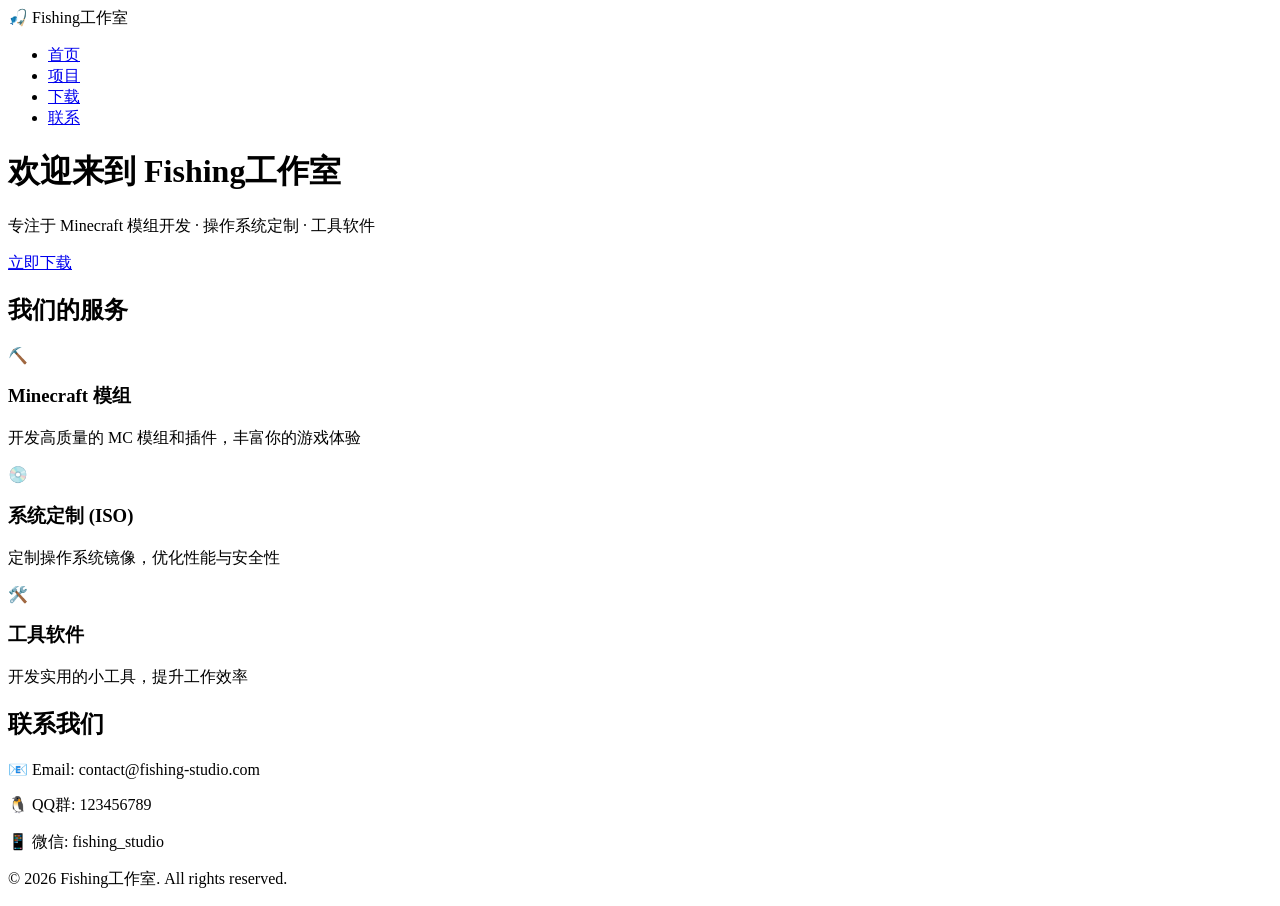
==== index.html @ 72da1ca5 "Add index.html" ====
<!DOCTYPE html>
<html lang="zh-CN">
<head>
    <meta charset="UTF-8">
    <meta name="viewport" content="width=device-width, initial-scale=1.0">
    <title>Fishing工作室 - 专注于MC模组和系统开发</title>
    <link rel="stylesheet" href="style.css">
</head>
<body>
    <nav>
        <div class="logo">🎣 Fishing工作室</div>
        <ul>
            <li><a href="index.html">首页</a></li>
            <li><a href="projects.html">项目</a></li>
            <li><a href="downloads.html">下载</a></li>
            <li><a href="#contact">联系</a></li>
        </ul>
    </nav>

    <header class="hero">
        <h1>欢迎来到 Fishing工作室</h1>
        <p>专注于 Minecraft 模组开发 · 操作系统定制 · 工具软件</p>
        <a href="downloads.html" class="btn">立即下载</a>
    </header>

    <section class="services">
        <h2>我们的服务</h2>
        <div class="service-grid">
            <div class="service-card">
                <div class="icon">⛏️</div>
                <h3>Minecraft 模组</h3>
                <p>开发高质量的 MC 模组和插件，丰富你的游戏体验</p>
            </div>
            <div class="service-card">
                <div class="icon">💿</div>
                <h3>系统定制 (ISO)</h3>
                <p>定制操作系统镜像，优化性能与安全性</p>
            </div>
            <div class="service-card">
                <div class="icon">🛠️</div>
                <h3>工具软件</h3>
                <p>开发实用的小工具，提升工作效率</p>
            </div>
        </div>
    </section>

    <section id="contact" class="contact">
        <h2>联系我们</h2>
        <p>📧 Email: contact@fishing-studio.com</p>
        <p>🐧 QQ群: 123456789</p>
        <p>📱 微信: fishing_studio</p>
    </section>

    <footer>
        <p>&copy; 2026 Fishing工作室. All rights reserved.</p>
    </footer>
</body>
</html>
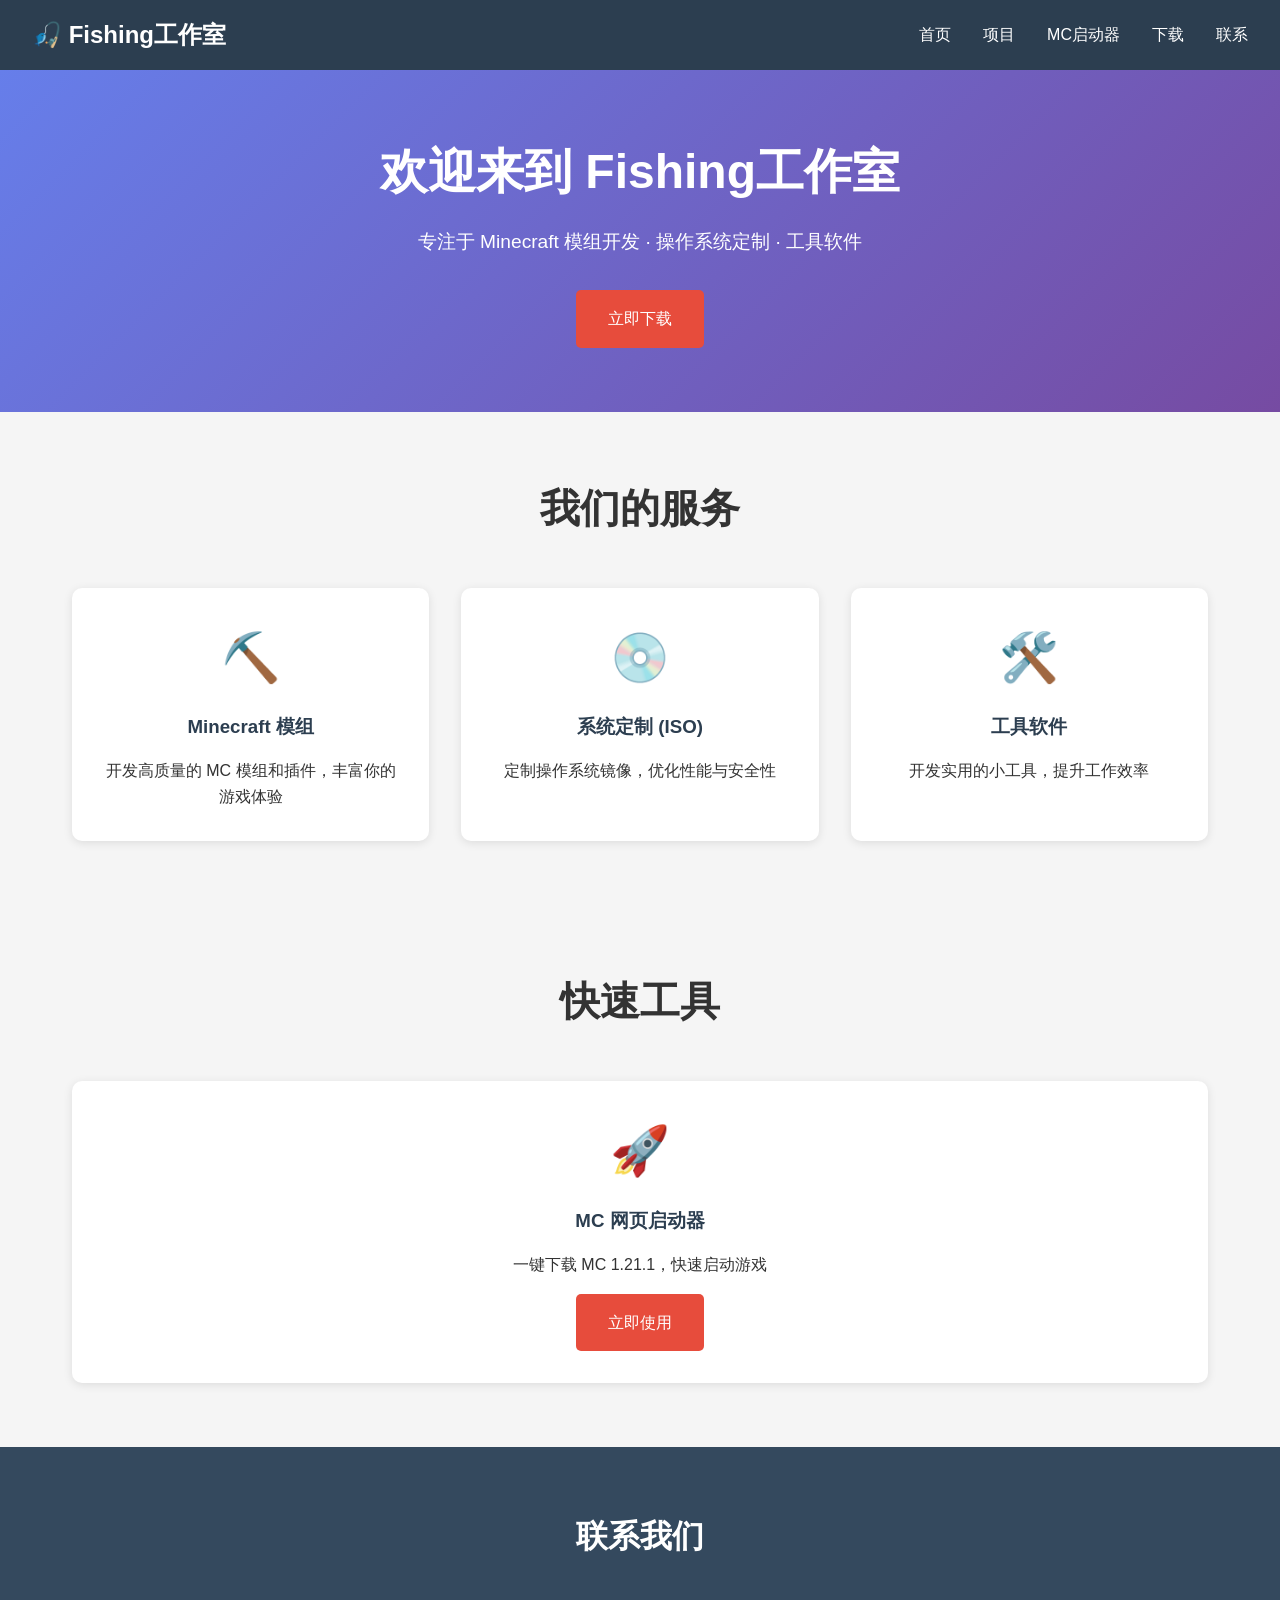
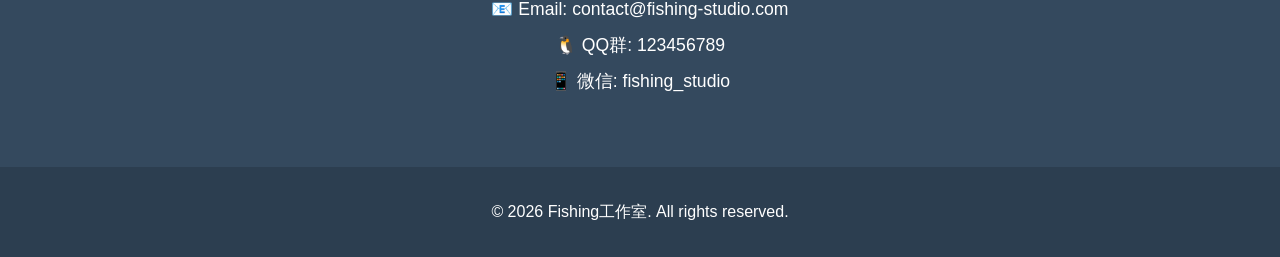
==== commit d38942c9: "Update index.html - add MC launcher link" ====
--- a/index.html
+++ b/index.html
@@ -12,6 +12,7 @@
         <ul>
             <li><a href="index.html">首页</a></li>
             <li><a href="projects.html">项目</a></li>
+            <li><a href="launcher.html">MC启动器</a></li>
             <li><a href="downloads.html">下载</a></li>
             <li><a href="#contact">联系</a></li>
         </ul>
@@ -44,6 +45,18 @@
         </div>
     </section>
 
+    <section class="services">
+        <h2>快速工具</h2>
+        <div class="service-grid">
+            <div class="service-card">
+                <div class="icon">🚀</div>
+                <h3>MC 网页启动器</h3>
+                <p>一键下载 MC 1.21.1，快速启动游戏</p>
+                <a href="launcher.html" class="btn" style="margin-top: 1rem; display: inline-block;">立即使用</a>
+            </div>
+        </div>
+    </section>
+
     <section id="contact" class="contact">
         <h2>联系我们</h2>
         <p>📧 Email: contact@fishing-studio.com</p>
--- a/style.css
+++ b/style.css
@@ -0,0 +1,215 @@
+/* 全局样式 */
+* {
+    margin: 0;
+    padding: 0;
+    box-sizing: border-box;
+}
+
+body {
+    font-family: -apple-system, BlinkMacSystemFont, "Segoe UI", Roboto, "Helvetica Neue", Arial, sans-serif;
+    line-height: 1.6;
+    color: #333;
+    background: #f5f5f5;
+}
+
+/* 导航栏 */
+nav {
+    display: flex;
+    justify-content: space-between;
+    align-items: center;
+    padding: 1rem 2rem;
+    background: #2c3e50;
+    color: white;
+    position: sticky;
+    top: 0;
+    z-index: 1000;
+}
+
+nav .logo {
+    font-size: 1.5rem;
+    font-weight: bold;
+}
+
+nav ul {
+    display: flex;
+    list-style: none;
+    gap: 2rem;
+}
+
+nav a {
+    color: white;
+    text-decoration: none;
+    transition: color 0.3s;
+}
+
+nav a:hover {
+    color: #3498db;
+}
+
+/* 主横幅 */
+.hero {
+    text-align: center;
+    padding: 4rem 2rem;
+    background: linear-gradient(135deg, #667eea 0%, #764ba2 100%);
+    color: white;
+}
+
+.hero h1 {
+    font-size: 3rem;
+    margin-bottom: 1rem;
+}
+
+.hero p {
+    font-size: 1.2rem;
+    margin-bottom: 2rem;
+}
+
+.btn {
+    display: inline-block;
+    padding: 1rem 2rem;
+    background: #e74c3c;
+    color: white;
+    text-decoration: none;
+    border-radius: 5px;
+    transition: background 0.3s;
+}
+
+.btn:hover {
+    background: #c0392b;
+}
+
+/* 服务介绍 */
+.services {
+    padding: 4rem 2rem;
+    max-width: 1200px;
+    margin: 0 auto;
+}
+
+.services h2 {
+    text-align: center;
+    margin-bottom: 3rem;
+    font-size: 2.5rem;
+}
+
+.service-grid {
+    display: grid;
+    grid-template-columns: repeat(auto-fit, minmax(300px, 1fr));
+    gap: 2rem;
+}
+
+.service-card {
+    background: white;
+    padding: 2rem;
+    border-radius: 10px;
+    text-align: center;
+    box-shadow: 0 2px 10px rgba(0,0,0,0.1);
+    transition: transform 0.3s;
+}
+
+.service-card:hover {
+    transform: translateY(-5px);
+}
+
+.service-card .icon {
+    font-size: 3rem;
+    margin-bottom: 1rem;
+}
+
+.service-card h3 {
+    margin-bottom: 1rem;
+    color: #2c3e50;
+}
+
+/* 项目卡片 */
+.projects {
+    padding: 4rem 2rem;
+    max-width: 1200px;
+    margin: 0 auto;
+    display: grid;
+    grid-template-columns: repeat(auto-fit, minmax(300px, 1fr));
+    gap: 2rem;
+}
+
+.project-card {
+    background: white;
+    padding: 2rem;
+    border-radius: 10px;
+    box-shadow: 0 2px 10px rgba(0,0,0,0.1);
+}
+
+.project-card h3 {
+    margin-bottom: 1rem;
+    color: #2c3e50;
+}
+
+.project-card p {
+    margin: 0.5rem 0;
+}
+
+/* 下载项 */
+.downloads {
+    padding: 4rem 2rem;
+    max-width: 1200px;
+    margin: 0 auto;
+}
+
+.download-item {
+    background: white;
+    padding: 2rem;
+    margin-bottom: 2rem;
+    border-radius: 10px;
+    box-shadow: 0 2px 10px rgba(0,0,0,0.1);
+}
+
+.download-item h3 {
+    margin-bottom: 1rem;
+    color: #2c3e50;
+}
+
+.download-item p {
+    margin: 0.5rem 0;
+}
+
+/* 联系信息 */
+.contact {
+    padding: 4rem 2rem;
+    background: #34495e;
+    color: white;
+    text-align: center;
+}
+
+.contact h2 {
+    margin-bottom: 2rem;
+    font-size: 2rem;
+}
+
+.contact p {
+    margin: 0.5rem 0;
+    font-size: 1.1rem;
+}
+
+/* 页脚 */
+footer {
+    text-align: center;
+    padding: 2rem;
+    background: #2c3e50;
+    color: white;
+}
+
+/* 响应式设计 */
+@media (max-width: 768px) {
+    nav {
+        flex-direction: column;
+        gap: 1rem;
+    }
+    
+    nav ul {
+        flex-direction: column;
+        text-align: center;
+        gap: 1rem;
+    }
+    
+    .hero h1 {
+        font-size: 2rem;
+    }
+}
